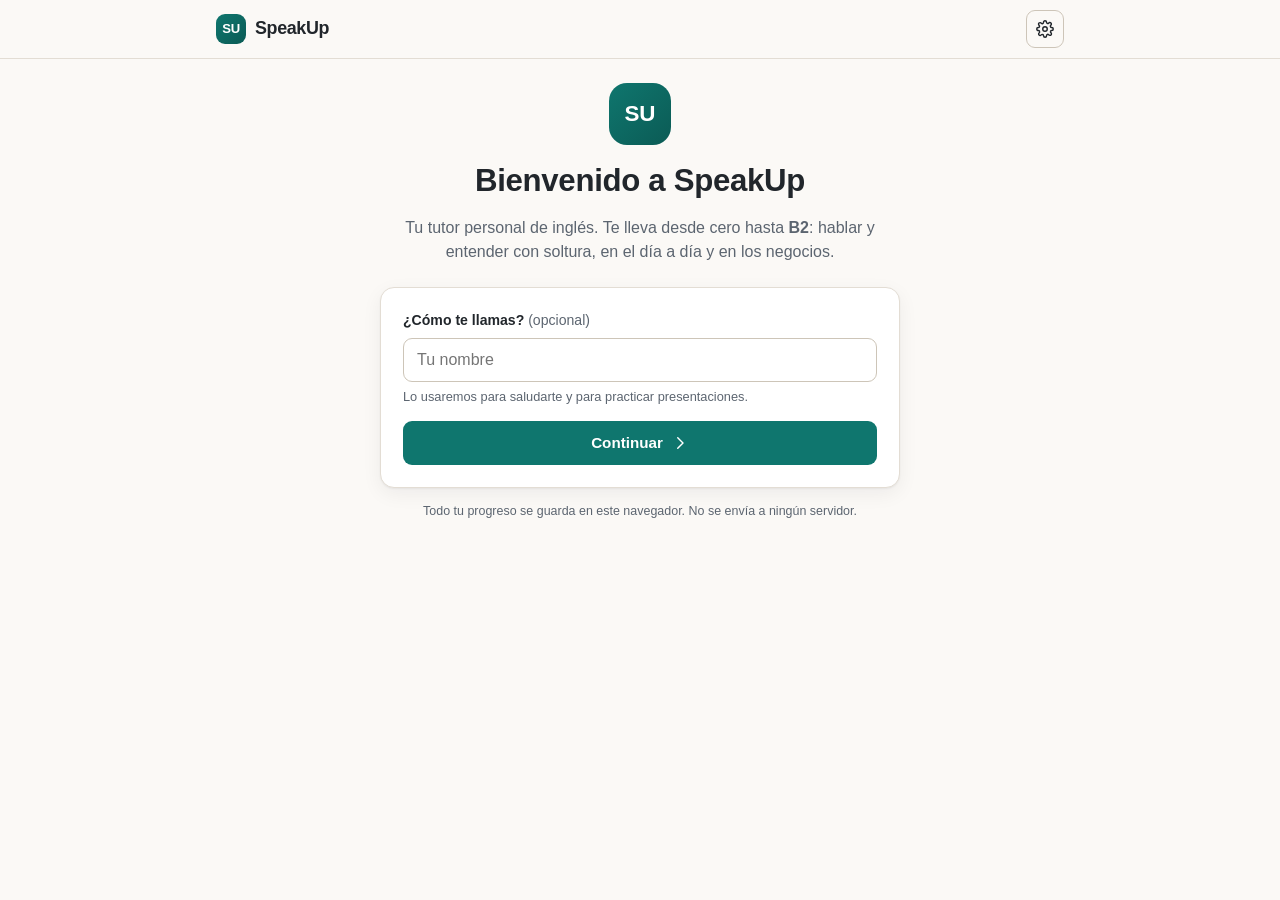
==== index.html @ a948399c "SpeakUp: tutor de ingles A1-B2 (version inicial)" ====
<!DOCTYPE html>
<html lang="es">
<head>
<meta charset="utf-8">
<meta name="viewport" content="width=device-width, initial-scale=1, viewport-fit=cover">
<title>SpeakUp — Tu tutor personal de inglés</title>
<meta name="description" content="SpeakUp: tutor personal de inglés con IA que te lleva de A1 a B2, con enfoque en negocios y comercio exterior. Interfaz en español, práctica en inglés.">
<meta name="theme-color" content="#0f766e">
<meta name="color-scheme" content="light dark">
<link rel="stylesheet" href="styles.css">
<link rel="icon" href="data:image/svg+xml,%3Csvg xmlns='http://www.w3.org/2000/svg' viewBox='0 0 100 100'%3E%3Crect width='100' height='100' rx='24' fill='%230f766e'/%3E%3Ctext x='50' y='68' font-family='system-ui,sans-serif' font-size='46' font-weight='800' fill='white' text-anchor='middle'%3ESU%3C/text%3E%3C/svg%3E">
</head>
<body>

<a class="skip-link" href="#app">Saltar al contenido</a>

<header class="topbar">
  <div class="topbar-in">
    <div class="logo">
      <span class="logo-mark" aria-hidden="true">SU</span>
      <span>SpeakUp</span>
    </div>
    <div class="topbar-stats">
      <div id="topstats" hidden></div>
      <button class="btn btn-ghost btn-icon" data-act="tab" data-tab="settings" aria-label="Ajustes" title="Ajustes">
        <svg viewBox="0 0 24 24" fill="none" stroke="currentColor" stroke-width="1.9" stroke-linecap="round" stroke-linejoin="round" aria-hidden="true">
          <circle cx="12" cy="12" r="3"/>
          <path d="M19.4 15a1.6 1.6 0 0 0 .3 1.8l.1.1a2 2 0 1 1-2.8 2.8l-.1-.1a1.6 1.6 0 0 0-1.8-.3 1.6 1.6 0 0 0-1 1.5V21a2 2 0 1 1-4 0v-.1A1.6 1.6 0 0 0 9 19.4a1.6 1.6 0 0 0-1.8.3l-.1.1a2 2 0 1 1-2.8-2.8l.1-.1a1.6 1.6 0 0 0 .3-1.8 1.6 1.6 0 0 0-1.5-1H3a2 2 0 1 1 0-4h.1A1.6 1.6 0 0 0 4.6 9a1.6 1.6 0 0 0-.3-1.8l-.1-.1a2 2 0 1 1 2.8-2.8l.1.1a1.6 1.6 0 0 0 1.8.3H9a1.6 1.6 0 0 0 1-1.5V3a2 2 0 1 1 4 0v.1a1.6 1.6 0 0 0 1 1.5 1.6 1.6 0 0 0 1.8-.3l.1-.1a2 2 0 1 1 2.8 2.8l-.1.1a1.6 1.6 0 0 0-.3 1.8V9a1.6 1.6 0 0 0 1.5 1H21a2 2 0 1 1 0 4h-.1a1.6 1.6 0 0 0-1.5 1z"/>
        </svg>
      </button>
    </div>
  </div>
</header>

<main class="wrap" id="app" tabindex="-1">
  <noscript>
    <div class="card">
      <h2>Necesitas activar JavaScript</h2>
      <p>SpeakUp funciona por completo dentro de tu navegador y necesita JavaScript para las lecciones, el audio y el tutor con IA.</p>
    </div>
  </noscript>
</main>

<nav class="bottomnav" id="nav" aria-label="Navegación principal" hidden></nav>

<script src="data.js"></script>
<script src="app.js"></script>
</body>
</html>
---- styles.css ----
/* ============================================================
   SpeakUp — Hoja de estilos
   Mobile-first · Modo claro y oscuro · WCAG 2.2 AA
   ============================================================ */

:root {
  --brand:        #0f766e;
  --brand-strong: #0b5b55;
  --brand-soft:   #d8f0ed;
  --brand-ink:    #08403c;
  --accent:       #a04a07;
  --accent-soft:  #fdf0dc;
  --ok:           #146c34;
  --ok-soft:      #dcf5e4;
  --warn:         #a16207;
  --err:          #b91c1c;
  --err-soft:     #fdeaea;

  --bg:        #fbf9f6;
  --surface:   #ffffff;
  --surface-2: #f3efe9;
  --border:    #e3ddd4;
  --border-strong: #cdc5b8;
  --text:      #21262b;
  --text-dim:  #5c6570;
  --text-soft: #7b848f;

  --radius:    14px;
  --radius-sm: 9px;
  --radius-lg: 22px;
  --shadow:    0 1px 2px rgba(20,24,28,.05), 0 6px 20px rgba(20,24,28,.06);
  --shadow-lg: 0 10px 40px rgba(20,24,28,.14);
  --maxw:      880px;
  --font: -apple-system, BlinkMacSystemFont, "Segoe UI", Roboto, "Helvetica Neue", Arial, sans-serif;
}

[data-theme="dark"] {
  --brand:        #2dd4bf;
  --brand-strong: #5eead4;
  --brand-soft:   #10312f;
  --brand-ink:    #a7f3ec;
  --accent:       #fbbf24;
  --accent-soft:  #3a2a09;
  --ok:           #4ade80;
  --ok-soft:      #10301c;
  --warn:         #fcd34d;
  --err:          #fca5a5;
  --err-soft:     #3a1414;

  --bg:        #0e1418;
  --surface:   #161f25;
  --surface-2: #1e2932;
  --border:    #2b3843;
  --border-strong: #3d4d59;
  --text:      #e9eef2;
  --text-dim:  #a4b1bc;
  --text-soft: #7f8d99;
  --shadow:    0 1px 2px rgba(0,0,0,.4), 0 6px 20px rgba(0,0,0,.35);
  --shadow-lg: 0 10px 40px rgba(0,0,0,.55);
}

* { box-sizing: border-box; }

html, body {
  margin: 0; padding: 0;
  background: var(--bg);
  color: var(--text);
  font-family: var(--font);
  font-size: 16px;
  line-height: 1.55;
  -webkit-text-size-adjust: 100%;
  -webkit-font-smoothing: antialiased;
}

body { padding-bottom: 84px; }

h1, h2, h3, h4 { line-height: 1.25; margin: 0 0 .5em; font-weight: 700; letter-spacing: -.01em; }
h1 { font-size: 1.65rem; }
h2 { font-size: 1.25rem; }
h3 { font-size: 1.05rem; }
p  { margin: 0 0 1em; }
a  { color: var(--brand); }

/* ---------- Accesibilidad ---------- */
:focus-visible {
  outline: 3px solid var(--accent);
  outline-offset: 2px;
  border-radius: 6px;
}
.sr-only {
  position: absolute; width: 1px; height: 1px;
  padding: 0; margin: -1px; overflow: hidden;
  clip: rect(0 0 0 0); white-space: nowrap; border: 0;
}
.skip-link {
  position: absolute; left: 8px; top: -60px; z-index: 999;
  background: var(--brand); color: #fff; padding: 10px 16px;
  border-radius: 0 0 var(--radius-sm) var(--radius-sm); font-weight: 600;
  transition: top .15s;
}
.skip-link:focus { top: 0; }

@media (prefers-reduced-motion: reduce) {
  *, *::before, *::after { animation-duration: .01ms !important; transition-duration: .01ms !important; }
}

/* ---------- Layout ---------- */
.wrap { max-width: var(--maxw); margin: 0 auto; padding: 0 16px; }

.topbar {
  position: sticky; top: 0; z-index: 40;
  background: var(--bg); /* respaldo para navegadores sin color-mix */
  background: color-mix(in srgb, var(--bg) 88%, transparent);
  backdrop-filter: saturate(1.6) blur(10px);
  border-bottom: 1px solid var(--border);
}
.topbar-in {
  max-width: var(--maxw); margin: 0 auto; padding: 10px 16px;
  display: flex; align-items: center; gap: 12px;
}
.logo { display: flex; align-items: center; gap: 9px; font-weight: 800; font-size: 1.12rem; letter-spacing: -.02em; }
.logo-mark {
  width: 30px; height: 30px; border-radius: 9px; flex: none;
  background: linear-gradient(135deg, var(--brand), var(--brand-strong));
  display: grid; place-items: center; color: #fff; font-size: .82rem; font-weight: 800;
}
[data-theme="dark"] .logo-mark { color: #06231f; }
.topbar-stats { margin-left: auto; display: flex; align-items: center; gap: 6px; }

.stat-chip {
  display: inline-flex; align-items: center; gap: 5px;
  background: var(--surface); border: 1px solid var(--border);
  border-radius: 999px; padding: 5px 11px; font-size: .8rem; font-weight: 700;
  white-space: nowrap;
}
.stat-chip svg { width: 15px; height: 15px; }
.stat-chip.flame { color: var(--accent); }
.stat-chip.xp    { color: var(--brand); }
.stat-chip.level { color: var(--text); }

main { padding-top: 18px; }
.view { animation: fade .25s ease; }
@keyframes fade { from { opacity: 0; transform: translateY(6px); } to { opacity: 1; transform: none; } }

/* ---------- Navegación inferior ---------- */
.bottomnav {
  position: fixed; bottom: 0; left: 0; right: 0; z-index: 50;
  background: var(--surface); /* respaldo para navegadores sin color-mix */
  background: color-mix(in srgb, var(--surface) 96%, transparent);
  backdrop-filter: blur(12px);
  border-top: 1px solid var(--border);
  padding-bottom: env(safe-area-inset-bottom);
}
.bottomnav-in {
  max-width: var(--maxw); margin: 0 auto;
  display: grid; grid-template-columns: repeat(5, 1fr);
}
.navbtn {
  appearance: none; background: none; border: 0; cursor: pointer;
  padding: 9px 4px 10px; display: flex; flex-direction: column; align-items: center; gap: 3px;
  color: var(--text-dim); font-size: .68rem; font-weight: 600; font-family: inherit;
  border-top: 3px solid transparent; transition: color .15s;
}
.navbtn svg { width: 21px; height: 21px; }
.navbtn:hover { color: var(--text); }
.navbtn[aria-current="page"] { color: var(--brand); border-top-color: var(--brand); }

/* ---------- Tarjetas ---------- */
.card {
  background: var(--surface); border: 1px solid var(--border);
  border-radius: var(--radius); padding: 18px; margin-bottom: 14px;
  box-shadow: var(--shadow);
}
.card.tight { padding: 14px; }
.card-title { display: flex; align-items: center; gap: 9px; margin-bottom: 12px; }
.card-title h2, .card-title h3 { margin: 0; }

.muted { color: var(--text-dim); }
.small { font-size: .86rem; }
.tiny  { font-size: .78rem; }
.center { text-align: center; }

/* ---------- Botones ---------- */
.btn {
  appearance: none; font-family: inherit; font-size: .95rem; font-weight: 650;
  border-radius: var(--radius-sm); padding: 11px 18px; cursor: pointer;
  border: 1px solid transparent; background: var(--surface-2); color: var(--text);
  display: inline-flex; align-items: center; justify-content: center; gap: 8px;
  transition: transform .08s, filter .15s, background .15s;
  min-height: 44px; text-align: center;
}
.btn:hover  { filter: brightness(.97); }
.btn:active { transform: scale(.98); }
.btn:disabled { opacity: .5; cursor: not-allowed; }
.btn svg { width: 18px; height: 18px; flex: none; }

.btn-primary { background: var(--brand); color: #fff; }
[data-theme="dark"] .btn-primary { color: #06231f; }
.btn-accent  { background: var(--accent); color: #fff; }
[data-theme="dark"] .btn-accent { color: #2b1c02; }
.btn-ghost   { background: transparent; border-color: var(--border-strong); color: var(--text); }
.btn-soft    { background: var(--brand-soft); color: var(--brand-ink); }
.btn-block   { display: flex; width: 100%; }
.btn-sm      { padding: 7px 12px; font-size: .84rem; min-height: 36px; }
.btn-icon    { padding: 8px; min-height: 38px; width: 38px; }

.btn-row { display: flex; gap: 9px; flex-wrap: wrap; }
.btn-row > .btn { flex: 1 1 140px; }

/* ---------- Formularios ---------- */
label { display: block; font-weight: 650; font-size: .88rem; margin-bottom: 6px; }
input[type="text"], input[type="password"], input[type="number"], select, textarea {
  width: 100%; font-family: inherit; font-size: 1rem;
  padding: 11px 13px; border-radius: var(--radius-sm);
  border: 1px solid var(--border-strong); background: var(--surface); color: var(--text);
  min-height: 44px;
}
textarea { min-height: 130px; resize: vertical; line-height: 1.5; }
input:focus, select:focus, textarea:focus { border-color: var(--brand); }
.field { margin-bottom: 14px; }
.hint { font-size: .8rem; color: var(--text-dim); margin-top: 5px; }

/* ---------- Píldoras y etiquetas ---------- */
.pill {
  display: inline-block; padding: 3px 10px; border-radius: 999px;
  font-size: .72rem; font-weight: 750; letter-spacing: .02em;
  background: var(--surface-2); color: var(--text-dim); border: 1px solid var(--border);
}
.pill.A1 { background: var(--brand-soft);  color: var(--brand-ink);  border-color: transparent; }
.pill.A2 { background: var(--accent-soft); color: var(--accent);     border-color: transparent; }
.pill.B1 { background: var(--ok-soft);     color: var(--ok);         border-color: transparent; }
.pill.B2 { background: #ede9fe;            color: #6d28d9;           border-color: transparent; }
[data-theme="dark"] .pill.B2 { background: #2a1d4a; color: #c4b5fd; }

/* ---------- Barra de progreso ---------- */
.bar { height: 9px; background: var(--surface-2); border-radius: 999px; overflow: hidden; border: 1px solid var(--border); }
.bar > i { display: block; height: 100%; background: linear-gradient(90deg, var(--brand), var(--brand-strong)); border-radius: 999px; transition: width .5s ease; }
.bar.accent > i { background: linear-gradient(90deg, var(--accent), #d97706); }

/* ---------- Mapa de ruta ---------- */
.roadmap { display: grid; gap: 10px; }
.rm-step {
  display: grid; grid-template-columns: 42px 1fr auto; gap: 12px; align-items: center;
  padding: 12px; border-radius: var(--radius-sm);
  border: 1px solid var(--border); background: var(--surface);
}
.rm-step.done    { border-color: color-mix(in srgb, var(--ok) 40%, var(--border)); }
.rm-step.current { border-color: var(--brand); box-shadow: 0 0 0 2px color-mix(in srgb, var(--brand) 22%, transparent); background: var(--brand-soft); background: color-mix(in srgb, var(--brand-soft) 55%, var(--surface)); }
.rm-step.goal    { border-style: dashed; border-color: var(--accent); }
.rm-dot {
  width: 42px; height: 42px; border-radius: 12px; display: grid; place-items: center;
  font-weight: 800; font-size: .85rem; background: var(--surface-2); color: var(--text-dim);
}
.rm-step.done .rm-dot    { background: var(--ok-soft); color: var(--ok); }
.rm-step.current .rm-dot { background: var(--brand); color: #fff; }
[data-theme="dark"] .rm-step.current .rm-dot { color: #06231f; }
.rm-step.goal .rm-dot    { background: var(--accent-soft); color: var(--accent); }
.rm-name { font-weight: 700; font-size: .95rem; }
.rm-desc { font-size: .8rem; color: var(--text-dim); }

/* ---------- Cuadrícula de estadísticas ---------- */
.stats-grid { display: grid; grid-template-columns: repeat(2, 1fr); gap: 10px; }
@media (min-width: 620px) { .stats-grid { grid-template-columns: repeat(4, 1fr); } }
.stat-box {
  background: var(--surface); border: 1px solid var(--border); border-radius: var(--radius-sm);
  padding: 13px; text-align: center;
}
.stat-num { font-size: 1.5rem; font-weight: 800; line-height: 1.1; letter-spacing: -.02em; }
.stat-lab { font-size: .74rem; color: var(--text-dim); font-weight: 600; margin-top: 2px; }

/* ---------- Listas de lecciones / escenarios ---------- */
.tile-list { display: grid; gap: 10px; }
@media (min-width: 620px) { .tile-list.two { grid-template-columns: 1fr 1fr; } }
.tile {
  display: flex; align-items: center; gap: 12px; width: 100%; text-align: left;
  background: var(--surface); border: 1px solid var(--border); border-radius: var(--radius);
  padding: 14px; cursor: pointer; font-family: inherit; color: var(--text);
  transition: transform .1s, border-color .15s, box-shadow .15s;
}
.tile:hover:not(:disabled) { border-color: var(--brand); box-shadow: var(--shadow); transform: translateY(-1px); }
.tile:disabled { opacity: .55; cursor: not-allowed; }
.tile-ico {
  width: 42px; height: 42px; flex: none; border-radius: 12px; display: grid; place-items: center;
  background: var(--brand-soft); color: var(--brand-ink);
}
.tile-ico svg { width: 21px; height: 21px; }
.tile.done .tile-ico { background: var(--ok-soft); color: var(--ok); }
.tile-body { flex: 1; min-width: 0; }
.tile-t { font-weight: 700; font-size: .97rem; display: flex; align-items: center; gap: 7px; flex-wrap: wrap; }
.tile-d { font-size: .82rem; color: var(--text-dim); }
.tile-go { color: var(--text-soft); flex: none; }

.level-head {
  display: flex; align-items: center; gap: 10px;
  margin: 22px 0 10px; font-weight: 800; font-size: .92rem; letter-spacing: .03em; text-transform: uppercase; color: var(--text-dim);
}
.level-head::after { content: ""; flex: 1; height: 1px; background: var(--border); }

/* ---------- Vocabulario ---------- */
.vocab-list { display: grid; gap: 7px; }
.vocab-row {
  display: flex; align-items: center; gap: 10px;
  background: var(--surface-2); border-radius: var(--radius-sm); padding: 9px 12px;
}
.vocab-en { font-weight: 700; }
.vocab-es { color: var(--text-dim); font-size: .88rem; }
.vocab-row .spk { margin-left: auto; }

.spk {
  appearance: none; border: 1px solid var(--border-strong); background: var(--surface);
  color: var(--brand); border-radius: 50%; width: 34px; height: 34px; flex: none;
  display: grid; place-items: center; cursor: pointer;
}
.spk:hover { background: var(--brand-soft); }
.spk svg { width: 17px; height: 17px; }
.spk.playing { background: var(--brand); color: #fff; border-color: var(--brand); }

.phrase-row {
  display: flex; align-items: flex-start; gap: 10px;
  padding: 11px 0; border-bottom: 1px solid var(--border);
}
.phrase-row:last-child { border-bottom: 0; }
.phrase-en { font-weight: 650; }
.phrase-es { color: var(--text-dim); font-size: .86rem; }

/* ---------- Bloque de gramática ---------- */
.grammar {
  background: var(--accent-soft); border: 1px solid color-mix(in srgb, var(--accent) 28%, transparent);
  border-radius: var(--radius); padding: 15px;
}
.grammar h3 { color: var(--accent); font-size: .98rem; }
.grammar .ex { display: flex; gap: 8px; align-items: baseline; padding: 5px 0; font-size: .9rem; }
.grammar .ex b { font-weight: 700; }
.grammar .ex span { color: var(--text-dim); }

/* ---------- Ejercicios ---------- */
.ex-progress { display: flex; gap: 4px; margin-bottom: 16px; }
.ex-progress i { flex: 1; height: 5px; border-radius: 999px; background: var(--surface-2); }
.ex-progress i.on { background: var(--brand); }
.ex-progress i.cur { background: var(--accent); }

.ex-q { font-size: 1.12rem; font-weight: 650; margin-bottom: 16px; }
.ex-q .blank { color: var(--brand); font-weight: 800; letter-spacing: .06em; }
.ex-kind { font-size: .74rem; font-weight: 750; text-transform: uppercase; letter-spacing: .05em; color: var(--text-soft); margin-bottom: 6px; }

.opts { display: grid; gap: 9px; }
.opt {
  appearance: none; font-family: inherit; font-size: .98rem; text-align: left;
  background: var(--surface); border: 2px solid var(--border); color: var(--text);
  border-radius: var(--radius-sm); padding: 13px 15px; cursor: pointer; min-height: 48px;
  transition: border-color .12s, background .12s;
}
.opt:hover:not(:disabled) { border-color: var(--brand); }
.opt.correct { border-color: var(--ok); background: var(--ok-soft); }
.opt.wrong   { border-color: var(--err); background: var(--err-soft); }
.opt:disabled { cursor: default; }

.word-bank { display: flex; flex-wrap: wrap; gap: 8px; margin-bottom: 12px; min-height: 48px; }
.word-slot {
  min-height: 52px; border: 2px dashed var(--border-strong); border-radius: var(--radius-sm);
  padding: 10px; display: flex; flex-wrap: wrap; gap: 8px; margin-bottom: 12px;
  background: var(--surface-2);
}
.wchip {
  appearance: none; font-family: inherit; font-size: .95rem; font-weight: 600;
  background: var(--surface); border: 1px solid var(--border-strong); color: var(--text);
  border-radius: 8px; padding: 8px 13px; cursor: pointer; min-height: 40px;
}
.wchip:hover { border-color: var(--brand); }

.feedback { border-radius: var(--radius-sm); padding: 13px 15px; margin-top: 14px; font-size: .92rem; }
.feedback.ok  { background: var(--ok-soft);  border: 1px solid color-mix(in srgb, var(--ok) 35%, transparent); }
.feedback.no  { background: var(--err-soft); border: 1px solid color-mix(in srgb, var(--err) 35%, transparent); }
.feedback b { display: block; margin-bottom: 4px; }
.feedback .sol { font-weight: 700; color: var(--brand); }

/* ---------- Conversar ---------- */
.tabs { display: flex; gap: 6px; background: var(--surface-2); padding: 4px; border-radius: 999px; margin-bottom: 16px; }
.tab {
  flex: 1; appearance: none; border: 0; background: none; font-family: inherit;
  font-size: .87rem; font-weight: 700; color: var(--text-dim); padding: 9px 10px;
  border-radius: 999px; cursor: pointer; min-height: 40px;
}
.tab[aria-selected="true"] { background: var(--surface); color: var(--brand); box-shadow: var(--shadow); }

.chat { display: flex; flex-direction: column; gap: 14px; margin-bottom: 16px; }
.msg { max-width: 92%; }
.msg.me { align-self: flex-end; }
.bubble {
  padding: 11px 15px; border-radius: 18px; font-size: .97rem; line-height: 1.5;
  background: var(--surface); border: 1px solid var(--border);
}
.msg.me .bubble { background: var(--brand); color: #fff; border-color: transparent; border-bottom-right-radius: 5px; }
[data-theme="dark"] .msg.me .bubble { color: #06231f; }
.msg.them .bubble { border-bottom-left-radius: 5px; }
.msg-row { display: flex; align-items: flex-end; gap: 7px; }
.msg-who { font-size: .72rem; font-weight: 750; color: var(--text-soft); margin-bottom: 4px; }

.coach {
  margin-top: 8px; background: var(--accent-soft);
  border-left: 4px solid var(--accent); border-radius: 0 var(--radius-sm) var(--radius-sm) 0;
  padding: 11px 14px; font-size: .88rem;
}
.coach b { display: flex; align-items: center; gap: 6px; color: var(--accent); font-size: .76rem; text-transform: uppercase; letter-spacing: .04em; margin-bottom: 5px; }
.coach b svg { width: 15px; height: 15px; }

.hintbox {
  margin-top: 8px; background: var(--brand-soft); color: var(--brand-ink);
  border-radius: var(--radius-sm); padding: 10px 14px; font-size: .87rem;
}

.composer { position: relative; display: flex; gap: 8px; align-items: flex-end; }
.composer textarea { min-height: 52px; max-height: 150px; padding-right: 12px; }
.composer .btn { flex: none; }

.typing { display: inline-flex; gap: 4px; align-items: center; padding: 4px 0; }
.typing i { width: 7px; height: 7px; border-radius: 50%; background: var(--text-soft); animation: blink 1.2s infinite; }
.typing i:nth-child(2) { animation-delay: .2s; }
.typing i:nth-child(3) { animation-delay: .4s; }
@keyframes blink { 0%,60%,100% { opacity: .25; } 30% { opacity: 1; } }

.rec-dot { width: 10px; height: 10px; border-radius: 50%; background: var(--err); animation: pulse 1s infinite; }
@keyframes pulse { 0%,100% { opacity: 1; transform: scale(1); } 50% { opacity: .4; transform: scale(.8); } }

/* ---------- Pronunciación ---------- */
.pron-phrase {
  font-size: 1.35rem; font-weight: 700; line-height: 1.45; text-align: center;
  padding: 22px 12px; letter-spacing: -.01em;
}
.pron-phrase .w { padding: 1px 3px; border-radius: 5px; }
.pron-phrase .w.hit  { background: var(--ok-soft);  color: var(--ok); }
.pron-phrase .w.miss { background: var(--err-soft); color: var(--err); text-decoration: underline wavy; text-underline-offset: 4px; }

.score-ring { display: grid; place-items: center; margin: 6px 0 14px; }
.score-ring .num { font-size: 2.4rem; font-weight: 800; letter-spacing: -.03em; }
.score-ring .lab { font-size: .82rem; color: var(--text-dim); font-weight: 600; }

.mic-btn {
  width: 92px; height: 92px; border-radius: 50%; border: 0; cursor: pointer;
  background: var(--brand); color: #fff; display: grid; place-items: center; margin: 0 auto;
  box-shadow: 0 6px 24px color-mix(in srgb, var(--brand) 40%, transparent);
  transition: transform .12s;
}
[data-theme="dark"] .mic-btn { color: #06231f; }
.mic-btn svg { width: 36px; height: 36px; }
.mic-btn:active { transform: scale(.95); }
.mic-btn.rec { background: var(--err); animation: micpulse 1.4s infinite; }
@keyframes micpulse { 0%,100% { box-shadow: 0 0 0 0 color-mix(in srgb, var(--err) 55%, transparent); } 50% { box-shadow: 0 0 0 18px transparent; } }

/* ---------- Repaso (SRS) ---------- */
.flashcard {
  min-height: 210px; display: grid; place-items: center; text-align: center;
  padding: 26px 18px; cursor: pointer; user-select: none;
}
.fc-front { font-size: 1.9rem; font-weight: 800; letter-spacing: -.02em; }
.fc-back  { font-size: 1.25rem; color: var(--brand); font-weight: 700; margin-top: 10px; }
.fc-tap   { font-size: .8rem; color: var(--text-soft); margin-top: 14px; }

/* ---------- Onboarding ---------- */
.onb { max-width: 520px; margin: 0 auto; }
.onb-hero { text-align: center; padding: 24px 0 6px; }
.onb-hero .logo-mark { width: 62px; height: 62px; border-radius: 18px; font-size: 1.4rem; margin: 0 auto 16px; }

/* ---------- Aviso / banners ---------- */
.notice {
  border-radius: var(--radius-sm); padding: 12px 14px; font-size: .88rem;
  background: var(--surface-2); border: 1px solid var(--border); margin-bottom: 14px;
}
.notice.warn { background: var(--accent-soft); border-color: color-mix(in srgb, var(--accent) 30%, transparent); }
.notice.err  { background: var(--err-soft);    border-color: color-mix(in srgb, var(--err) 30%, transparent); }
.notice b { display: block; margin-bottom: 3px; }

/* ---------- Toast ---------- */
.toast-wrap { position: fixed; left: 50%; bottom: 96px; transform: translateX(-50%); z-index: 90; display: grid; gap: 8px; width: calc(100% - 32px); max-width: 420px; }
.toast {
  background: var(--text); color: var(--bg); padding: 12px 16px; border-radius: var(--radius-sm);
  font-size: .9rem; font-weight: 600; box-shadow: var(--shadow-lg); animation: rise .3s ease;
}
.toast.xp { background: var(--brand); color: #fff; }
[data-theme="dark"] .toast.xp { color: #06231f; }
@keyframes rise { from { opacity: 0; transform: translateY(14px); } to { opacity: 1; transform: none; } }

/* ---------- Modal ---------- */
.modal-bg {
  position: fixed; inset: 0; background: rgba(15,20,24,.55); z-index: 100;
  display: grid; place-items: center; padding: 18px;
}
.modal {
  background: var(--surface); border-radius: var(--radius-lg); padding: 22px;
  max-width: 420px; width: 100%; box-shadow: var(--shadow-lg); text-align: center;
}

/* ---------- Misceláneo ---------- */
.row-between { display: flex; align-items: center; justify-content: space-between; gap: 12px; }
.divider { height: 1px; background: var(--border); margin: 16px 0; }
.back-link {
  appearance: none; background: none; border: 0; font-family: inherit; cursor: pointer;
  color: var(--text-dim); font-size: .88rem; font-weight: 650; padding: 6px 0; margin-bottom: 8px;
  display: inline-flex; align-items: center; gap: 5px;
}
.back-link:hover { color: var(--brand); }
.back-link svg { width: 16px; height: 16px; }
.empty { text-align: center; padding: 34px 16px; color: var(--text-dim); }
.empty svg { width: 44px; height: 44px; opacity: .4; margin-bottom: 10px; }

@media (min-width: 720px) {
  h1 { font-size: 1.95rem; }
  .card { padding: 22px; }
}
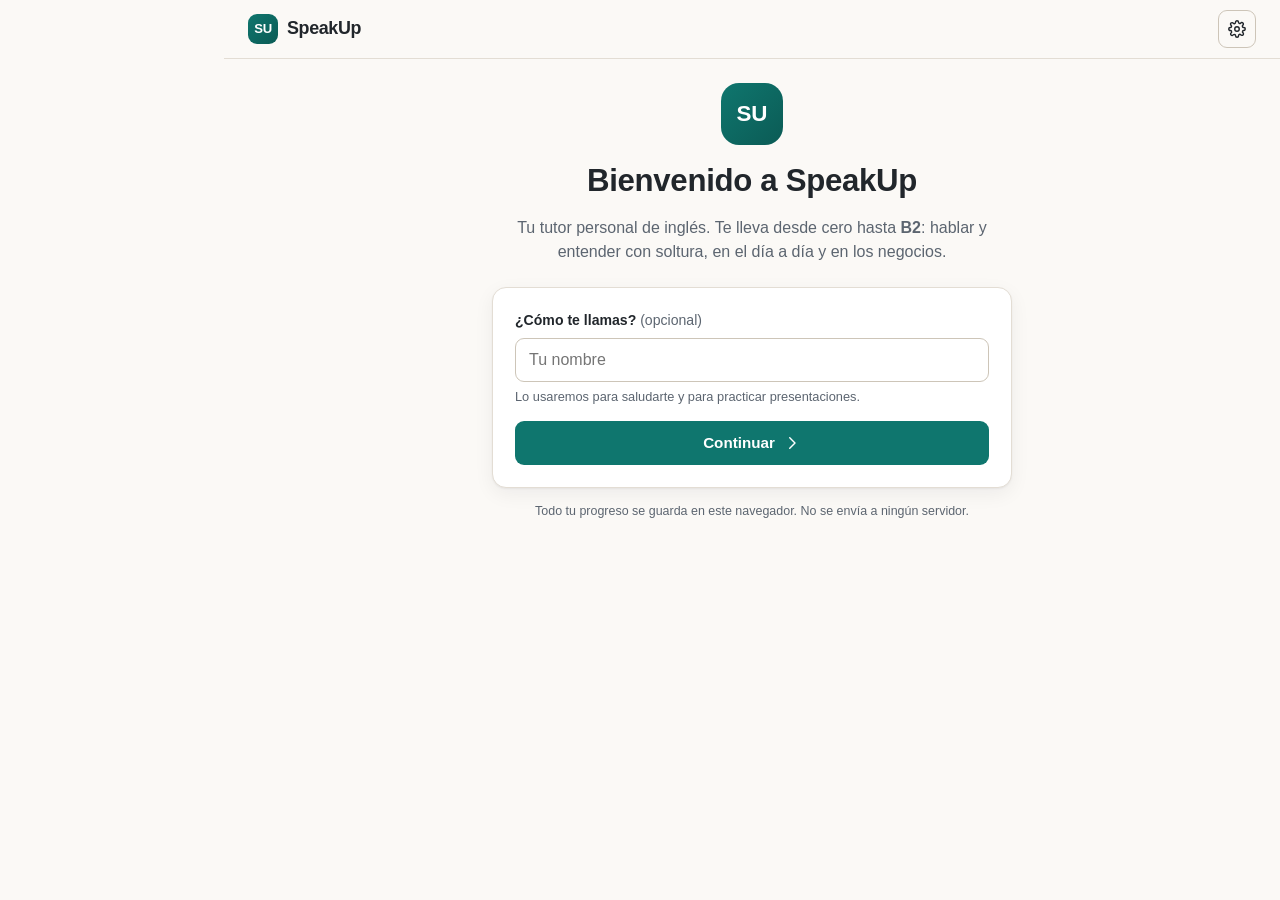
==== commit 3b636b50: "Asistente flotante de dudas y diseno de escritorio con barra lateral" ====
--- a/index.html
+++ b/index.html
@@ -8,7 +8,15 @@
 <meta name="theme-color" content="#0f766e">
 <meta name="color-scheme" content="light dark">
 <link rel="stylesheet" href="styles.css">
-<link rel="icon" href="data:image/svg+xml,%3Csvg xmlns='http://www.w3.org/2000/svg' viewBox='0 0 100 100'%3E%3Crect width='100' height='100' rx='24' fill='%230f766e'/%3E%3Ctext x='50' y='68' font-family='system-ui,sans-serif' font-size='46' font-weight='800' fill='white' text-anchor='middle'%3ESU%3C/text%3E%3C/svg%3E">
+
+<!-- Instalable en el móvil -->
+<link rel="manifest" href="manifest.json">
+<link rel="icon" href="icon-192.png" sizes="192x192" type="image/png">
+<link rel="apple-touch-icon" href="apple-touch-icon.png">
+<meta name="apple-mobile-web-app-capable" content="yes">
+<meta name="apple-mobile-web-app-status-bar-style" content="default">
+<meta name="apple-mobile-web-app-title" content="SpeakUp">
+<meta name="mobile-web-app-capable" content="yes">
 </head>
 <body>
 
@@ -43,6 +51,9 @@
 
 <nav class="bottomnav" id="nav" aria-label="Navegación principal" hidden></nav>
 
+<!-- Asistente flotante: se dibuja aparte para no reconstruirse con cada pantalla -->
+<div id="ask"></div>
+
 <script src="data.js"></script>
 <script src="app.js"></script>
 </body>
--- a/styles.css
+++ b/styles.css
@@ -255,8 +255,8 @@
 .rm-step.current .rm-dot { background: var(--brand); color: #fff; }
 [data-theme="dark"] .rm-step.current .rm-dot { color: #06231f; }
 .rm-step.goal .rm-dot    { background: var(--accent-soft); color: var(--accent); }
-.rm-name { font-weight: 700; font-size: .95rem; }
-.rm-desc { font-size: .8rem; color: var(--text-dim); }
+.rm-name { display: block; font-weight: 700; font-size: .95rem; }
+.rm-desc { display: block; font-size: .8rem; color: var(--text-dim); }
 
 /* ---------- Cuadrícula de estadísticas ---------- */
 .stats-grid { display: grid; grid-template-columns: repeat(2, 1fr); gap: 10px; }
@@ -328,10 +328,32 @@
   background: var(--accent-soft); border: 1px solid color-mix(in srgb, var(--accent) 28%, transparent);
   border-radius: var(--radius); padding: 15px;
 }
-.grammar h3 { color: var(--accent); font-size: .98rem; }
-.grammar .ex { display: flex; gap: 8px; align-items: baseline; padding: 5px 0; font-size: .9rem; }
+.grammar h3 { color: var(--accent); font-size: 1.02rem; }
+.grammar p { font-size: .93rem; line-height: 1.65; margin: 0 0 .85em; }
+.grammar p:last-of-type { margin-bottom: 0; }
+.grammar .ex { display: flex; gap: 9px; align-items: center; padding: 7px 0; font-size: .9rem; }
 .grammar .ex b { font-weight: 700; }
 .grammar .ex span { color: var(--text-dim); }
+.grammar .ex-head {
+  font-size: .72rem; font-weight: 800; text-transform: uppercase; letter-spacing: .06em;
+  color: var(--accent); margin: 16px 0 2px; padding-top: 12px;
+  border-top: 1px solid color-mix(in srgb, var(--accent) 25%, transparent);
+}
+.grammar.alt { background: var(--brand-soft); border-color: color-mix(in srgb, var(--brand) 25%, transparent); }
+.grammar.alt h3, .grammar.alt .ex-head { color: var(--brand-ink); }
+.grammar.alt .ex-head { border-top-color: color-mix(in srgb, var(--brand) 25%, transparent); }
+[data-theme="dark"] .grammar.alt h3, [data-theme="dark"] .grammar.alt .ex-head { color: var(--brand); }
+
+/* ---- Errores típicos ---- */
+.mistake { padding: 11px 0; border-bottom: 1px solid var(--border); }
+.mistake:last-child { border-bottom: 0; padding-bottom: 0; }
+.mistake-pair { display: flex; align-items: center; gap: 8px; flex-wrap: wrap; font-size: .92rem; margin-bottom: 4px; }
+.mistake .bad  { color: var(--err); text-decoration: line-through; text-decoration-thickness: 1px; }
+.mistake .good { color: var(--ok); font-weight: 700; }
+.mistake .arrow { color: var(--text-soft); display: inline-flex; }
+.mistake .arrow svg { width: 15px; height: 15px; }
+.mistake .spk { width: 28px; height: 28px; }
+.mistake .spk svg { width: 14px; height: 14px; }
 
 /* ---------- Ejercicios ---------- */
 .ex-progress { display: flex; gap: 4px; margin-bottom: 16px; }
@@ -427,7 +449,8 @@
   font-size: 1.35rem; font-weight: 700; line-height: 1.45; text-align: center;
   padding: 22px 12px; letter-spacing: -.01em;
 }
-.pron-phrase .w { padding: 1px 3px; border-radius: 5px; }
+.pron-phrase .w { border-radius: 5px; }
+.pron-phrase .w.hit, .pron-phrase .w.miss { padding: 2px 4px; margin: 0 -2px; }
 .pron-phrase .w.hit  { background: var(--ok-soft);  color: var(--ok); }
 .pron-phrase .w.miss { background: var(--err-soft); color: var(--err); text-decoration: underline wavy; text-underline-offset: 4px; }
 
@@ -448,6 +471,45 @@
 @keyframes micpulse { 0%,100% { box-shadow: 0 0 0 0 color-mix(in srgb, var(--err) 55%, transparent); } 50% { box-shadow: 0 0 0 18px transparent; } }
 
 /* ---------- Repaso (SRS) ---------- */
+/* ---- Pasos numerados (instrucciones de instalación) ---- */
+.pasos { margin: 0 0 12px; padding-left: 20px; font-size: .9rem; line-height: 1.6; }
+.pasos li { margin-bottom: 7px; }
+.pasos li::marker { color: var(--brand); font-weight: 800; }
+
+/* ---- Diálogos de escucha ---- */
+.dlg-visual {
+  width: 84px; height: 84px; border-radius: 50%; margin: 6px auto 12px;
+  display: grid; place-items: center;
+  background: var(--brand-soft); color: var(--brand-ink);
+}
+[data-theme="dark"] .dlg-visual { color: var(--brand); }
+.dlg-status { font-size: .88rem; font-weight: 700; color: var(--text-dim); min-height: 22px; }
+.dlg-line { padding: 12px 0; border-bottom: 1px solid var(--border); }
+.dlg-line:last-child { border-bottom: 0; }
+.dlg-who {
+  font-size: .7rem; font-weight: 800; text-transform: uppercase; letter-spacing: .05em;
+  margin-bottom: 4px; color: var(--text-soft);
+}
+.dlg-line.a .dlg-who { color: var(--accent); }
+.dlg-line.b .dlg-who { color: var(--brand); }
+.dlg-text { flex: 1; font-size: .93rem; line-height: 1.5; }
+
+/* Etiqueta de dirección del repaso */
+.dir-tag {
+  display: inline-flex; align-items: center; gap: 7px;
+  font-size: .74rem; font-weight: 800; text-transform: uppercase; letter-spacing: .05em;
+  padding: 6px 12px; border-radius: 999px; margin: 10px 0 2px;
+}
+.dir-tag svg { width: 15px; height: 15px; }
+.dir-tag.rec  { background: var(--surface-2);  color: var(--text-dim); }
+.dir-tag.prod { background: var(--brand-soft); color: var(--brand-ink); }
+[data-theme="dark"] .dir-tag.prod { color: var(--brand); }
+
+.prod-prompt {
+  font-size: 1.75rem; font-weight: 800; letter-spacing: -.02em; line-height: 1.3;
+  text-align: center; padding: 24px 12px 20px; color: var(--brand);
+}
+
 .flashcard {
   min-height: 210px; display: grid; place-items: center; text-align: center;
   padding: 26px 18px; cursor: pointer; user-select: none;
@@ -468,7 +530,12 @@
 }
 .notice.warn { background: var(--accent-soft); border-color: color-mix(in srgb, var(--accent) 30%, transparent); }
 .notice.err  { background: var(--err-soft);    border-color: color-mix(in srgb, var(--err) 30%, transparent); }
-.notice b { display: block; margin-bottom: 3px; }
+.notice b { display: flex; align-items: center; gap: 7px; margin-bottom: 4px; }
+.notice b svg { width: 18px; height: 18px; flex: none; }
+.notice.warn b { color: var(--accent); }
+
+/* Iconos destacados (trofeo, check de fin de repaso) */
+svg.ic-lg { width: 36px; height: 36px; }
 
 /* ---------- Toast ---------- */
 .toast-wrap { position: fixed; left: 50%; bottom: 96px; transform: translateX(-50%); z-index: 90; display: grid; gap: 8px; width: calc(100% - 32px); max-width: 420px; }
@@ -507,3 +574,142 @@
   h1 { font-size: 1.95rem; }
   .card { padding: 22px; }
 }
+
+/* ============================================================
+   ASISTENTE FLOTANTE
+   ============================================================ */
+.ask-fab {
+  position: fixed; right: 16px; bottom: calc(84px + env(safe-area-inset-bottom));
+  width: 54px; height: 54px; border-radius: 50%; border: 0; cursor: pointer;
+  background: var(--brand); color: #fff; z-index: 70;
+  display: grid; place-items: center;
+  box-shadow: 0 6px 22px color-mix(in srgb, var(--brand) 45%, transparent), var(--shadow);
+  transition: transform .12s;
+}
+[data-theme="dark"] .ask-fab { color: #06231f; }
+.ask-fab svg { width: 24px; height: 24px; }
+.ask-fab:hover  { transform: scale(1.05); }
+.ask-fab:active { transform: scale(.94); }
+.ask-dot {
+  position: absolute; top: 10px; right: 10px;
+  width: 9px; height: 9px; border-radius: 50%;
+  background: var(--accent); border: 2px solid var(--brand);
+}
+
+.ask-fondo {
+  position: fixed; inset: 0; z-index: 80;
+  background: rgba(15, 20, 24, .35);
+  animation: fade .2s ease;
+}
+.ask-panel {
+  position: fixed; z-index: 85;
+  left: 0; right: 0; bottom: 0;
+  max-height: 82vh;
+  display: flex; flex-direction: column;
+  background: var(--surface);
+  border-top: 1px solid var(--border);
+  border-radius: var(--radius-lg) var(--radius-lg) 0 0;
+  box-shadow: var(--shadow-lg);
+  animation: subir .22s ease;
+  padding-bottom: env(safe-area-inset-bottom);
+}
+@keyframes subir { from { transform: translateY(30px); opacity: 0; } to { transform: none; opacity: 1; } }
+
+.ask-cab {
+  display: flex; align-items: center; gap: 8px;
+  padding: 14px 16px; border-bottom: 1px solid var(--border); flex: none;
+}
+.ask-cab b { display: flex; align-items: center; gap: 8px; font-size: .95rem; }
+.ask-cab b svg { width: 18px; height: 18px; color: var(--accent); }
+
+.ask-cuerpo {
+  flex: 1; overflow-y: auto; padding: 16px;
+  display: flex; flex-direction: column; gap: 10px;
+  overscroll-behavior: contain;
+}
+.ask-msg {
+  max-width: 88%; padding: 10px 14px; border-radius: 16px;
+  font-size: .92rem; line-height: 1.55; white-space: normal;
+}
+.ask-msg.bot { align-self: flex-start; background: var(--surface-2); border-bottom-left-radius: 5px; }
+.ask-msg.me  { align-self: flex-end;   background: var(--brand); color: #fff; border-bottom-right-radius: 5px; }
+[data-theme="dark"] .ask-msg.me { color: #06231f; }
+.ask-msg.err { background: var(--err-soft); color: var(--err); }
+
+.ask-vacio { text-align: center; padding: 22px 10px; color: var(--text-dim); }
+.ask-vacio svg { width: 34px; height: 34px; color: var(--accent); opacity: .8; margin-bottom: 8px; }
+.ask-vacio p { font-size: .9rem; margin: 0; }
+
+.ask-sug { display: flex; gap: 7px; padding: 0 16px 10px; overflow-x: auto; flex: none; scrollbar-width: none; }
+.ask-sug::-webkit-scrollbar { display: none; }
+.ask-chip {
+  flex: none; appearance: none; font-family: inherit; cursor: pointer;
+  font-size: .8rem; font-weight: 600; white-space: nowrap;
+  background: var(--brand-soft); color: var(--brand-ink);
+  border: 0; border-radius: 999px; padding: 8px 14px; min-height: 34px;
+}
+[data-theme="dark"] .ask-chip { color: var(--brand); }
+.ask-chip:hover { filter: brightness(.95); }
+
+.ask-pie {
+  display: flex; gap: 8px; align-items: flex-end;
+  padding: 12px 16px 16px; border-top: 1px solid var(--border); flex: none;
+}
+.ask-pie textarea { min-height: 46px; max-height: 130px; }
+
+@media (min-width: 720px) {
+  .ask-fondo { background: transparent; }
+  .ask-panel {
+    left: auto; right: 20px; bottom: 20px;
+    width: 400px; max-height: min(620px, 78vh);
+    border: 1px solid var(--border); border-radius: var(--radius-lg);
+  }
+  .ask-fab { right: 20px; bottom: 20px; }
+}
+
+/* ============================================================
+   ESCRITORIO: barra lateral en vez de barra inferior
+   ============================================================ */
+@media (min-width: 1024px) {
+  body { padding-bottom: 0; padding-left: 224px; }
+
+  .bottomnav {
+    top: 0; bottom: 0; right: auto; width: 224px;
+    border-top: 0; border-right: 1px solid var(--border);
+    padding: 84px 14px 20px;
+    background: var(--surface);
+  }
+  .bottomnav-in { display: flex; flex-direction: column; gap: 4px; max-width: none; }
+  .navbtn {
+    flex-direction: row; justify-content: flex-start; gap: 12px;
+    padding: 12px 14px; font-size: .92rem; border-radius: var(--radius-sm);
+    border-top: 0; border-left: 3px solid transparent;
+  }
+  .navbtn svg { width: 20px; height: 20px; }
+  .navbtn:hover { background: var(--surface-2); }
+  .navbtn[aria-current="page"] {
+    background: var(--brand-soft); color: var(--brand-ink);
+    border-top-color: transparent; border-left-color: var(--brand);
+  }
+  [data-theme="dark"] .navbtn[aria-current="page"] { color: var(--brand); }
+
+  .topbar { z-index: 60; }
+  .topbar-in { max-width: none; padding-left: 24px; padding-right: 24px; }
+
+  .wrap { max-width: 1000px; padding: 0 28px; }
+  main { padding-top: 26px; }
+
+  .toast-wrap { bottom: 24px; left: calc(50% + 112px); }
+  .ask-fab, .ask-panel { right: 24px; }
+
+  /* Inicio en dos columnas: aprovecha el ancho en vez de dejarlo vacío */
+  .home-grid { display: grid; grid-template-columns: 1fr 1fr; gap: 14px; align-items: start; }
+  .home-grid > * { margin-bottom: 0; }
+  .home-wide { grid-column: 1 / -1; }
+
+  .tile-list.two { grid-template-columns: 1fr 1fr; }
+}
+
+@media (min-width: 1400px) {
+  .wrap { max-width: 1120px; }
+}
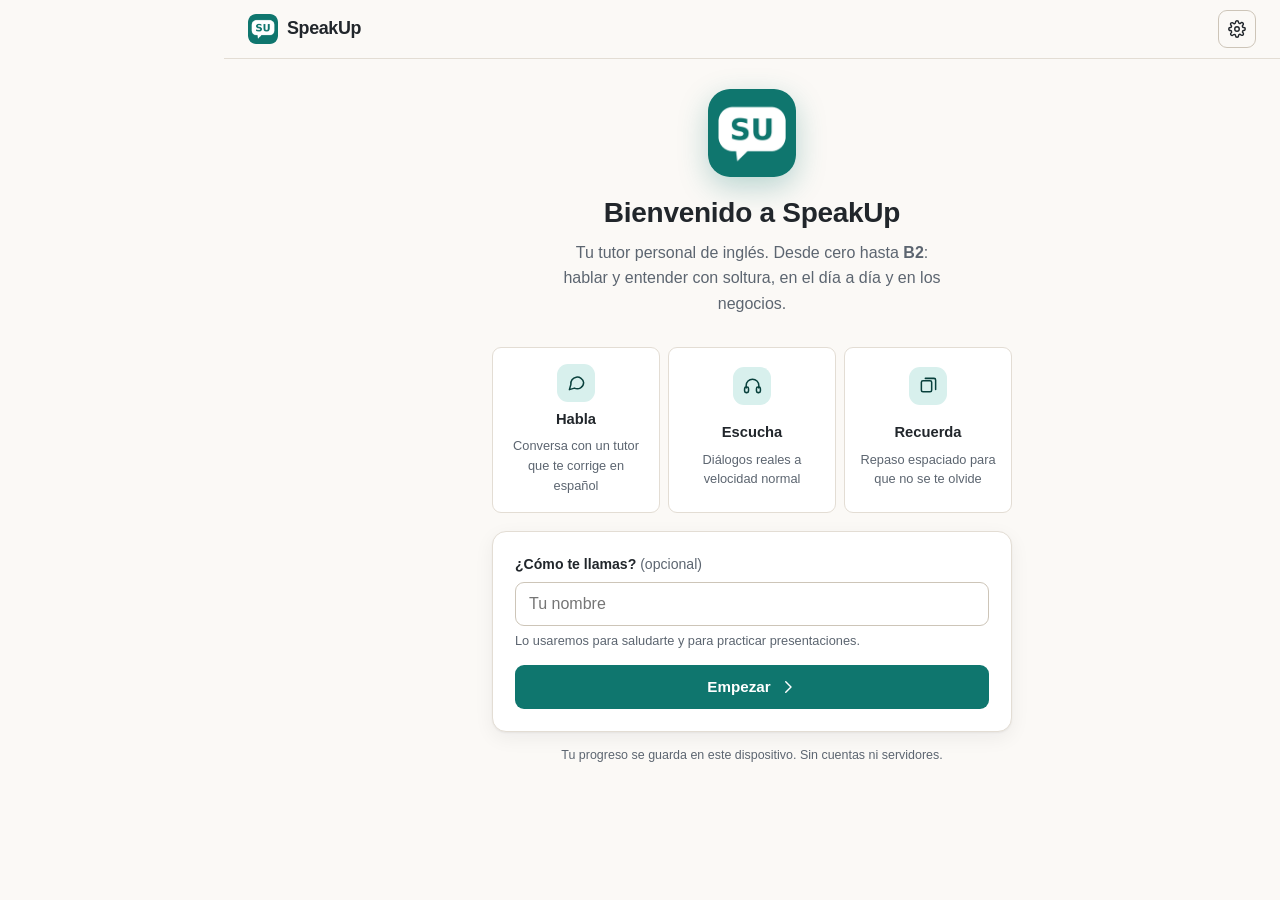
==== commit 73ccde14: "Nueva identidad visual: icono de burbuja, splash limpio y bienvenida rediseniada" ====
--- a/index.html
+++ b/index.html
@@ -25,7 +25,7 @@
 <header class="topbar">
   <div class="topbar-in">
     <div class="logo">
-      <span class="logo-mark" aria-hidden="true">SU</span>
+      <img class="logo-mark" src="icon-192.png" alt="" width="30" height="30">
       <span>SpeakUp</span>
     </div>
     <div class="topbar-stats">
--- a/styles.css
+++ b/styles.css
@@ -119,12 +119,7 @@
   display: flex; align-items: center; gap: 12px;
 }
 .logo { display: flex; align-items: center; gap: 9px; font-weight: 800; font-size: 1.12rem; letter-spacing: -.02em; }
-.logo-mark {
-  width: 30px; height: 30px; border-radius: 9px; flex: none;
-  background: linear-gradient(135deg, var(--brand), var(--brand-strong));
-  display: grid; place-items: center; color: #fff; font-size: .82rem; font-weight: 800;
-}
-[data-theme="dark"] .logo-mark { color: #06231f; }
+.logo-mark { width: 30px; height: 30px; flex: none; display: block; border-radius: 8px; }
 .topbar-stats { margin-left: auto; display: flex; align-items: center; gap: 6px; }
 
 .stat-chip {
@@ -471,6 +466,84 @@
 @keyframes micpulse { 0%,100% { box-shadow: 0 0 0 0 color-mix(in srgb, var(--err) 55%, transparent); } 50% { box-shadow: 0 0 0 18px transparent; } }
 
 /* ---------- Repaso (SRS) ---------- */
+/* ---- Sesión diaria guiada ---- */
+.ses-lanzar {
+  display: flex; align-items: center; gap: 14px; width: 100%; text-align: left;
+  font-family: inherit; cursor: pointer; color: #fff;
+  background: linear-gradient(135deg, var(--brand), var(--brand-strong));
+  border: 0; border-radius: var(--radius); padding: 16px 18px; margin-bottom: 14px;
+  box-shadow: 0 6px 20px color-mix(in srgb, var(--brand) 32%, transparent);
+  transition: transform .1s;
+}
+[data-theme="dark"] .ses-lanzar { color: #06231f; }
+.ses-lanzar:hover  { transform: translateY(-1px); }
+.ses-lanzar:active { transform: scale(.99); }
+.ses-lanzar-ico {
+  width: 44px; height: 44px; flex: none; border-radius: 12px;
+  background: rgba(255,255,255,.2); display: grid; place-items: center;
+}
+.ses-lanzar-ico svg { width: 22px; height: 22px; }
+.ses-lanzar-txt { flex: 1; display: flex; flex-direction: column; gap: 2px; }
+.ses-lanzar-txt b { font-size: 1.05rem; }
+.ses-lanzar-txt span { font-size: .82rem; opacity: .9; }
+.ses-lanzar .tile-go { color: currentColor; opacity: .8; }
+
+.ses-barra {
+  background: var(--surface); border: 1px solid var(--brand);
+  border-radius: var(--radius); padding: 12px 14px; margin-bottom: 16px;
+  box-shadow: 0 0 0 2px color-mix(in srgb, var(--brand) 15%, transparent);
+}
+.ses-pasos { display: flex; align-items: center; gap: 6px; flex-wrap: wrap; margin-bottom: 9px; }
+.ses-paso {
+  display: inline-flex; align-items: center; gap: 4px;
+  font-size: .76rem; font-weight: 750; padding: 4px 10px; border-radius: 999px;
+  background: var(--surface-2); color: var(--text-soft);
+}
+.ses-paso svg { width: 13px; height: 13px; }
+.ses-paso.actual { background: var(--brand); color: #fff; }
+[data-theme="dark"] .ses-paso.actual { color: #06231f; }
+.ses-paso.hecho { background: var(--ok-soft); color: var(--ok); }
+.ses-flecha { color: var(--text-soft); display: inline-flex; }
+.ses-flecha svg { width: 13px; height: 13px; }
+.ses-info { display: flex; align-items: center; justify-content: space-between; gap: 10px; font-size: .85rem; margin-bottom: 8px; }
+
+/* ---- Gráfica de progreso ---- */
+.grafica {
+  position: relative; display: flex; align-items: flex-end; gap: 4px;
+  height: 120px; padding: 4px 0 0;
+}
+.graf-col { flex: 1; display: flex; flex-direction: column; align-items: center; justify-content: flex-end; height: 100%; gap: 4px; }
+.graf-col > i {
+  display: block; width: 100%; max-width: 26px; border-radius: 4px 4px 2px 2px;
+  background: var(--brand); transition: height .4s ease;
+}
+.graf-col > span { font-size: .64rem; color: var(--text-soft); font-weight: 700; }
+.graf-meta {
+  position: absolute; left: 0; right: 0; border-top: 1px dashed var(--border-strong);
+  pointer-events: none; margin-bottom: 18px;
+}
+.graf-meta span {
+  position: absolute; right: 0; top: -8px; font-size: .6rem; font-weight: 800;
+  color: var(--text-soft); background: var(--surface); padding: 0 4px; text-transform: uppercase;
+}
+
+/* ---- Pares mínimos ---- */
+.par-fila { display: grid; grid-template-columns: 1fr 1fr; gap: 10px; }
+.par-btn {
+  appearance: none; font-family: inherit; cursor: pointer; text-align: center;
+  background: var(--surface-2); border: 1px solid var(--border); color: var(--text);
+  border-radius: var(--radius-sm); padding: 14px 10px;
+  display: flex; flex-direction: column; align-items: center; gap: 3px;
+}
+.par-btn:hover { border-color: var(--brand); }
+.par-btn b { font-size: 1.15rem; letter-spacing: -.01em; }
+.par-btn span { font-size: .76rem; color: var(--text-dim); }
+.par-btn svg { width: 16px; height: 16px; color: var(--brand); margin-top: 4px; }
+.par-objetivo {
+  font-size: 2.1rem; font-weight: 800; letter-spacing: -.03em;
+  color: var(--brand); padding: 14px 0 8px;
+}
+
 /* ---- Pasos numerados (instrucciones de instalación) ---- */
 .pasos { margin: 0 0 12px; padding-left: 20px; font-size: .9rem; line-height: 1.6; }
 .pasos li { margin-bottom: 7px; }
@@ -520,8 +593,37 @@
 
 /* ---------- Onboarding ---------- */
 .onb { max-width: 520px; margin: 0 auto; }
-.onb-hero { text-align: center; padding: 24px 0 6px; }
-.onb-hero .logo-mark { width: 62px; height: 62px; border-radius: 18px; font-size: 1.4rem; margin: 0 auto 16px; }
+.onb-hero { text-align: center; padding: 30px 0 6px; }
+.onb-logo {
+  width: 88px; height: 88px; display: block; margin: 0 auto 18px; border-radius: 22px;
+  box-shadow: 0 10px 30px color-mix(in srgb, var(--brand) 28%, transparent);
+  animation: entrar .5s cubic-bezier(.2,.8,.3,1);
+}
+@keyframes entrar { from { opacity: 0; transform: translateY(12px) scale(.94); } to { opacity: 1; transform: none; } }
+.onb-hero h1 { font-size: 1.75rem; margin-bottom: .35em; }
+.onb-lema { color: var(--text-dim); font-size: 1rem; line-height: 1.6; max-width: 400px; margin: 0 auto; }
+
+.onb-puntos { display: grid; gap: 8px; margin: 24px 0 18px; }
+.onb-punto {
+  display: grid; grid-template-columns: 38px 1fr; grid-template-rows: auto auto;
+  gap: 0 12px; align-items: center;
+  background: var(--surface); border: 1px solid var(--border);
+  border-radius: var(--radius-sm); padding: 12px 14px;
+}
+.onb-punto > span {
+  grid-row: 1 / 3; width: 38px; height: 38px; border-radius: 11px;
+  background: var(--brand-soft); color: var(--brand-ink);
+  display: grid; place-items: center;
+}
+[data-theme="dark"] .onb-punto > span { color: var(--brand); }
+.onb-punto > span svg { width: 19px; height: 19px; }
+.onb-punto b { font-size: .92rem; align-self: end; }
+.onb-punto i { font-style: normal; font-size: .8rem; color: var(--text-dim); align-self: start; }
+
+@media (min-width: 620px) { .onb-puntos { grid-template-columns: repeat(3, 1fr); }
+  .onb-punto { grid-template-columns: 1fr; grid-template-rows: auto auto auto; text-align: center; gap: 6px; padding: 16px 12px; }
+  .onb-punto > span { grid-row: auto; margin: 0 auto; }
+}
 
 /* ---------- Aviso / banners ---------- */
 .notice {
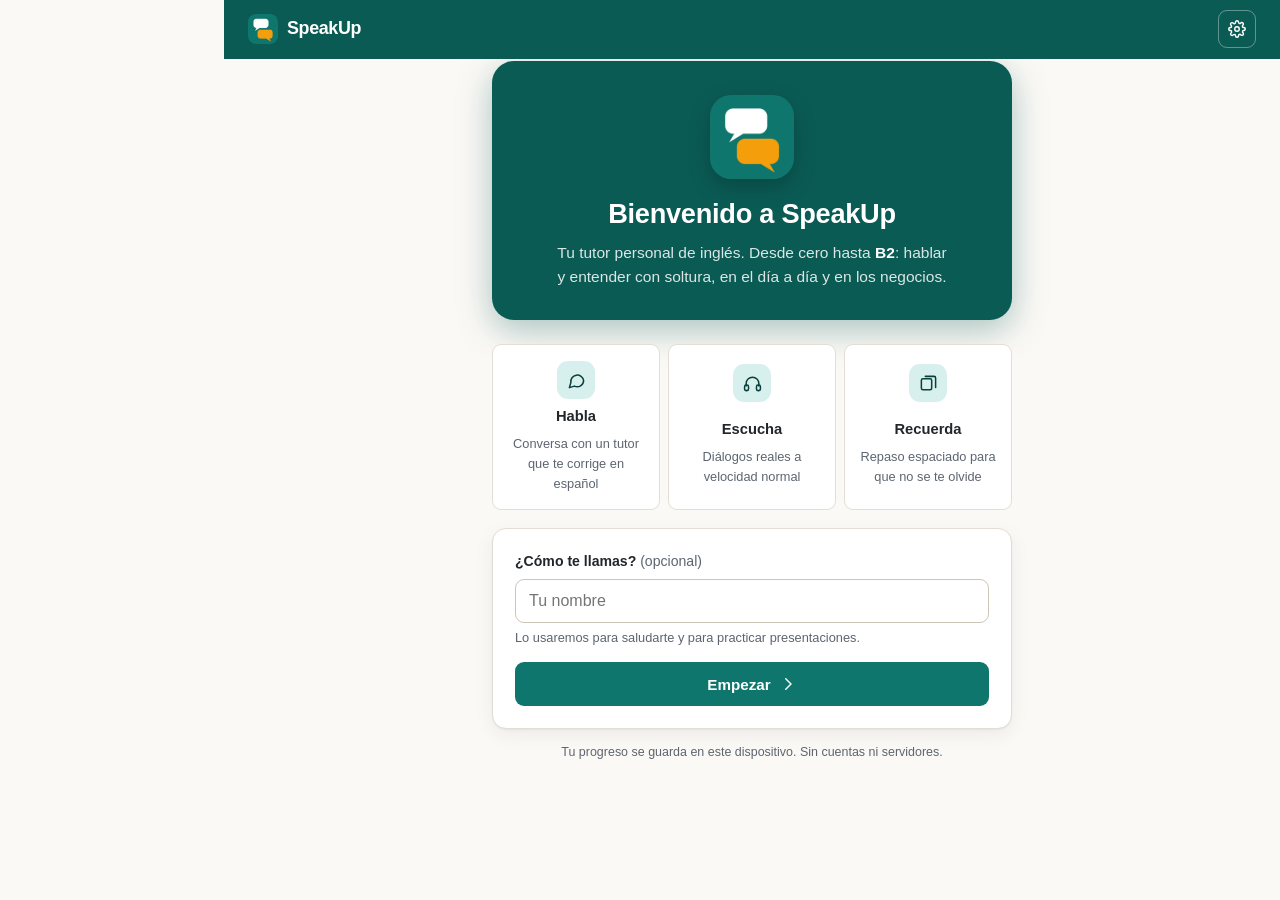
==== commit 7f8e6eaa: "Arranque en teal oscuro y bienvenida encadenada, sin salto de color" ====
--- a/index.html
+++ b/index.html
@@ -5,7 +5,7 @@
 <meta name="viewport" content="width=device-width, initial-scale=1, viewport-fit=cover">
 <title>SpeakUp — Tu tutor personal de inglés</title>
 <meta name="description" content="SpeakUp: tutor personal de inglés con IA que te lleva de A1 a B2, con enfoque en negocios y comercio exterior. Interfaz en español, práctica en inglés.">
-<meta name="theme-color" content="#0f766e">
+<meta name="theme-color" content="#0b5b55">
 <meta name="color-scheme" content="light dark">
 <link rel="stylesheet" href="styles.css">
 
--- a/styles.css
+++ b/styles.css
@@ -122,6 +122,19 @@
 .logo-mark { width: 30px; height: 30px; flex: none; display: block; border-radius: 8px; }
 .topbar-stats { margin-left: auto; display: flex; align-items: center; gap: 6px; }
 
+/* Antes de empezar, la barra superior toma el color del arranque:
+   así el splash y la primera pantalla se leen como una sola cosa. */
+body.previo .topbar {
+  background: var(--brand-strong);
+  border-bottom-color: transparent;
+  color: #fff;
+}
+body.previo .topbar .btn-ghost {
+  border-color: rgba(255,255,255,.35); color: #fff; background: transparent;
+}
+body.previo .topbar .btn-ghost:hover { background: rgba(255,255,255,.12); }
+[data-theme="dark"] body.previo .topbar { background: #0a4a45; }
+
 .stat-chip {
   display: inline-flex; align-items: center; gap: 5px;
   background: var(--surface); border: 1px solid var(--border);
@@ -593,15 +606,27 @@
 
 /* ---------- Onboarding ---------- */
 .onb { max-width: 520px; margin: 0 auto; }
-.onb-hero { text-align: center; padding: 30px 0 6px; }
+/* El bloque de bienvenida repite el color del arranque, para que
+   el paso del splash a la app sea continuo y no un salto de color. */
+.onb-hero {
+  text-align: center;
+  background: var(--brand-strong);
+  color: #fff;
+  border-radius: var(--radius-lg);
+  padding: 34px 22px 30px;
+  margin: 2px 0 20px;
+  box-shadow: 0 10px 34px color-mix(in srgb, var(--brand-strong) 34%, transparent);
+}
+[data-theme="dark"] .onb-hero { background: #0a4a45; }
 .onb-logo {
-  width: 88px; height: 88px; display: block; margin: 0 auto 18px; border-radius: 22px;
-  box-shadow: 0 10px 30px color-mix(in srgb, var(--brand) 28%, transparent);
+  width: 84px; height: 84px; display: block; margin: 0 auto 18px; border-radius: 21px;
+  box-shadow: 0 8px 22px rgba(0,0,0,.22);
   animation: entrar .5s cubic-bezier(.2,.8,.3,1);
 }
 @keyframes entrar { from { opacity: 0; transform: translateY(12px) scale(.94); } to { opacity: 1; transform: none; } }
-.onb-hero h1 { font-size: 1.75rem; margin-bottom: .35em; }
-.onb-lema { color: var(--text-dim); font-size: 1rem; line-height: 1.6; max-width: 400px; margin: 0 auto; }
+.onb-hero h1 { font-size: 1.7rem; margin-bottom: .35em; color: #fff; }
+.onb-lema { color: rgba(255,255,255,.85); font-size: .97rem; line-height: 1.6; max-width: 400px; margin: 0 auto; }
+.onb-lema b { color: #fff; }
 
 .onb-puntos { display: grid; gap: 8px; margin: 24px 0 18px; }
 .onb-punto {
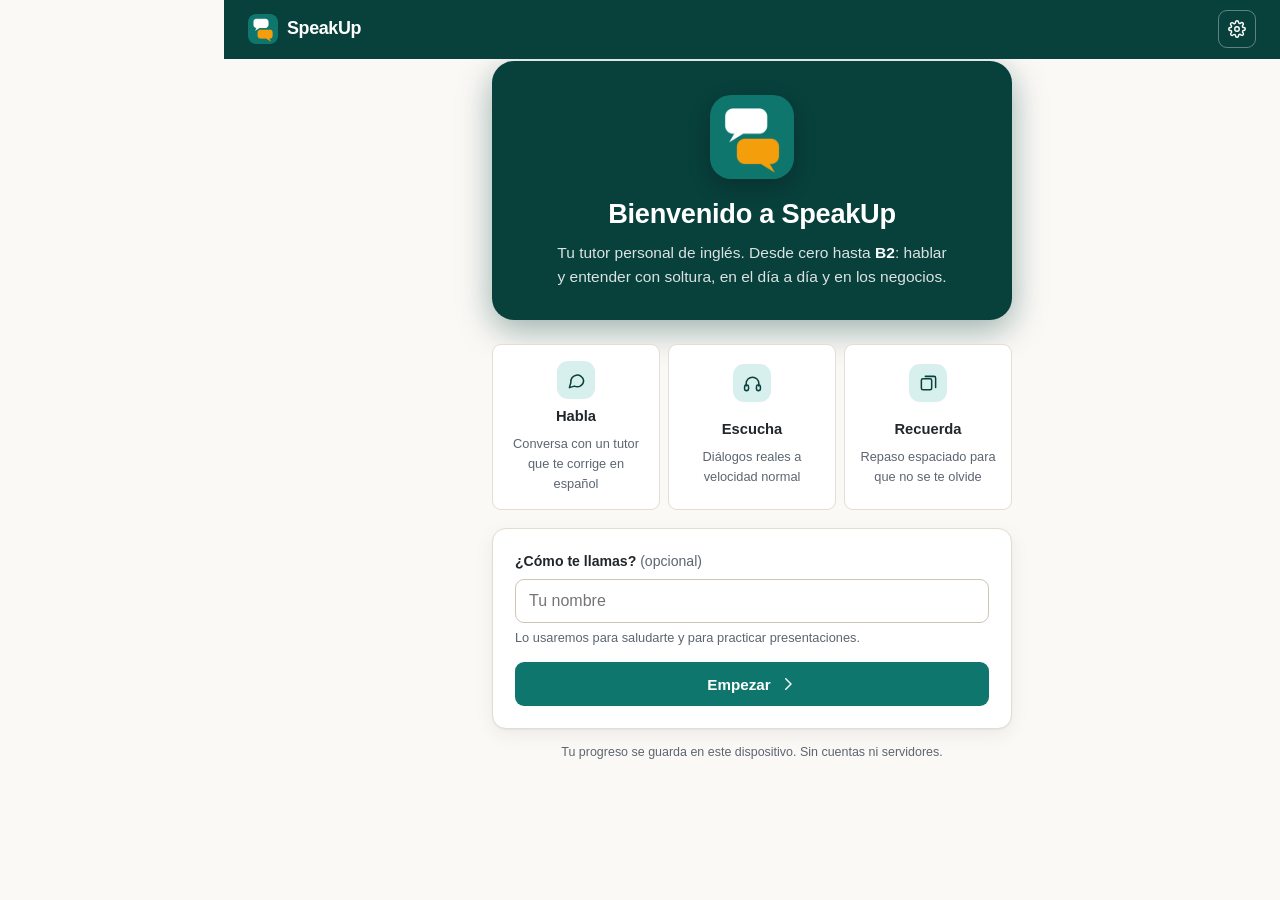
==== commit 9a4abc28: "Arranque con nombre, fondo teal profundo e icono maskable mas grande" ====
--- a/index.html
+++ b/index.html
@@ -5,7 +5,7 @@
 <meta name="viewport" content="width=device-width, initial-scale=1, viewport-fit=cover">
 <title>SpeakUp — Tu tutor personal de inglés</title>
 <meta name="description" content="SpeakUp: tutor personal de inglés con IA que te lleva de A1 a B2, con enfoque en negocios y comercio exterior. Interfaz en español, práctica en inglés.">
-<meta name="theme-color" content="#0b5b55">
+<meta name="theme-color" content="#08403c">
 <meta name="color-scheme" content="light dark">
 <link rel="stylesheet" href="styles.css">
 
@@ -19,6 +19,14 @@
 <meta name="mobile-web-app-capable" content="yes">
 </head>
 <body>
+
+<!-- Arranque propio: continúa el splash del sistema y añade el nombre,
+     que Android no muestra por sí solo. Se desvanece en cuanto la app está lista. -->
+<div id="arranque" class="arranque">
+  <img src="icon-192.png" alt="" width="96" height="96">
+  <b>SpeakUp</b>
+  <span>Tu tutor personal de inglés</span>
+</div>
 
 <a class="skip-link" href="#app">Saltar al contenido</a>
 
--- a/styles.css
+++ b/styles.css
@@ -25,6 +25,7 @@
   --text-dim:  #5c6570;
   --text-soft: #7b848f;
 
+  --arranque:  #08403c;   /* el mismo color del splash del sistema */
   --radius:    14px;
   --radius-sm: 9px;
   --radius-lg: 22px;
@@ -61,6 +62,26 @@
 
 * { box-sizing: border-box; }
 
+/* ---------- Pantalla de arranque propia ----------
+   Android 12+ no muestra el nombre en su splash, así que lo ponemos aquí.
+   Arranca con el mismo color, de modo que se lee como una sola pantalla. */
+.arranque {
+  position: fixed; inset: 0; z-index: 200;
+  background: var(--arranque); color: #fff;
+  display: flex; flex-direction: column; align-items: center; justify-content: center; gap: 4px;
+  transition: opacity .38s ease, visibility .38s;
+}
+.arranque img {
+  width: 96px; height: 96px; border-radius: 24px; margin-bottom: 18px;
+  box-shadow: 0 12px 34px rgba(0,0,0,.28);
+  animation: arranca .55s cubic-bezier(.2,.8,.3,1);
+}
+.arranque b { font-size: 1.55rem; font-weight: 800; letter-spacing: -.02em; }
+.arranque span { font-size: .9rem; color: rgba(255,255,255,.72); }
+@keyframes arranca { from { opacity: 0; transform: scale(.88); } to { opacity: 1; transform: none; } }
+.arranque.fuera { opacity: 0; visibility: hidden; }
+@media (prefers-reduced-motion: reduce) { .arranque img { animation: none; } }
+
 html, body {
   margin: 0; padding: 0;
   background: var(--bg);
@@ -125,7 +146,7 @@
 /* Antes de empezar, la barra superior toma el color del arranque:
    así el splash y la primera pantalla se leen como una sola cosa. */
 body.previo .topbar {
-  background: var(--brand-strong);
+  background: var(--arranque);
   border-bottom-color: transparent;
   color: #fff;
 }
@@ -133,7 +154,7 @@
   border-color: rgba(255,255,255,.35); color: #fff; background: transparent;
 }
 body.previo .topbar .btn-ghost:hover { background: rgba(255,255,255,.12); }
-[data-theme="dark"] body.previo .topbar { background: #0a4a45; }
+
 
 .stat-chip {
   display: inline-flex; align-items: center; gap: 5px;
@@ -610,14 +631,14 @@
    el paso del splash a la app sea continuo y no un salto de color. */
 .onb-hero {
   text-align: center;
-  background: var(--brand-strong);
+  background: var(--arranque);
   color: #fff;
   border-radius: var(--radius-lg);
   padding: 34px 22px 30px;
   margin: 2px 0 20px;
-  box-shadow: 0 10px 34px color-mix(in srgb, var(--brand-strong) 34%, transparent);
-}
-[data-theme="dark"] .onb-hero { background: #0a4a45; }
+  box-shadow: 0 10px 34px color-mix(in srgb, var(--arranque) 40%, transparent);
+}
+
 .onb-logo {
   width: 84px; height: 84px; display: block; margin: 0 auto 18px; border-radius: 21px;
   box-shadow: 0 8px 22px rgba(0,0,0,.22);
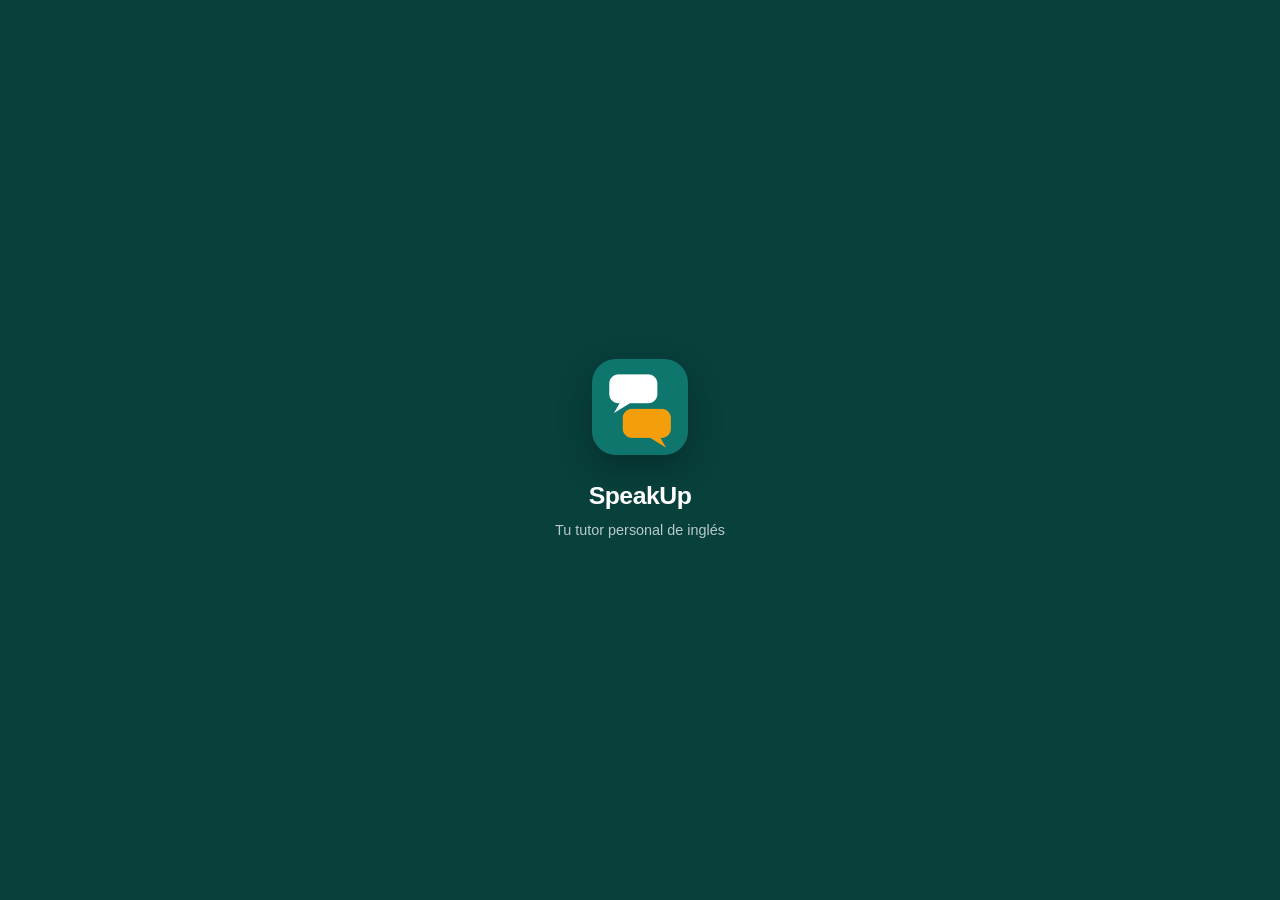
==== commit ba946403: "Vocabulario: 22 packs tematicos de vida cotidiana y listas ampliadas en las 22 lecciones (2.000 pala" ====
--- a/index.html
+++ b/index.html
@@ -63,6 +63,7 @@
 <div id="ask"></div>
 
 <script src="data.js"></script>
-<script src="app.js"></script>
+<script src="vocab.js"></script>
+  <script src="app.js"></script>
 </body>
 </html>
--- a/styles.css
+++ b/styles.css
@@ -69,18 +69,28 @@
   position: fixed; inset: 0; z-index: 200;
   background: var(--arranque); color: #fff;
   display: flex; flex-direction: column; align-items: center; justify-content: center; gap: 4px;
-  transition: opacity .38s ease, visibility .38s;
+  transition: opacity .5s ease, visibility .5s;
 }
 .arranque img {
   width: 96px; height: 96px; border-radius: 24px; margin-bottom: 18px;
   box-shadow: 0 12px 34px rgba(0,0,0,.28);
-  animation: arranca .55s cubic-bezier(.2,.8,.3,1);
-}
-.arranque b { font-size: 1.55rem; font-weight: 800; letter-spacing: -.02em; }
-.arranque span { font-size: .9rem; color: rgba(255,255,255,.72); }
+  animation: arranca .6s cubic-bezier(.2,.8,.3,1) both;
+}
+/* el nombre entra un instante después del icono: se lee como una presentación */
+.arranque b {
+  font-size: 1.55rem; font-weight: 800; letter-spacing: -.02em;
+  animation: sube .5s ease .35s both;
+}
+.arranque span {
+  font-size: .9rem; color: rgba(255,255,255,.72);
+  animation: sube .5s ease .55s both;
+}
 @keyframes arranca { from { opacity: 0; transform: scale(.88); } to { opacity: 1; transform: none; } }
+@keyframes sube   { from { opacity: 0; transform: translateY(8px); } to { opacity: 1; transform: none; } }
 .arranque.fuera { opacity: 0; visibility: hidden; }
-@media (prefers-reduced-motion: reduce) { .arranque img { animation: none; } }
+@media (prefers-reduced-motion: reduce) {
+  .arranque img, .arranque b, .arranque span { animation: none; }
+}
 
 html, body {
   margin: 0; padding: 0;
@@ -723,16 +733,24 @@
   .card { padding: 22px; }
 }
 
+/* Con el teclado del móvil abierto, la barra inferior no aporta
+   y roba espacio: se aparta. */
+body.con-teclado .bottomnav { transform: translateY(110%); }
+.bottomnav { transition: transform .2s ease; }
+
 /* ============================================================
    ASISTENTE FLOTANTE
    ============================================================ */
 .ask-fab {
-  position: fixed; right: 16px; bottom: calc(84px + env(safe-area-inset-bottom));
+  position: fixed; right: 16px;
+  /* --teclado lo calcula la app: si el teclado del móvil está abierto,
+     el botón se sube por encima en vez de quedarse debajo, inalcanzable. */
+  bottom: calc(84px + env(safe-area-inset-bottom) + var(--teclado, 0px));
+  transition: bottom .2s ease, transform .12s;
   width: 54px; height: 54px; border-radius: 50%; border: 0; cursor: pointer;
   background: var(--brand); color: #fff; z-index: 70;
   display: grid; place-items: center;
   box-shadow: 0 6px 22px color-mix(in srgb, var(--brand) 45%, transparent), var(--shadow);
-  transition: transform .12s;
 }
 [data-theme="dark"] .ask-fab { color: #06231f; }
 .ask-fab svg { width: 24px; height: 24px; }
@@ -751,7 +769,7 @@
 }
 .ask-panel {
   position: fixed; z-index: 85;
-  left: 0; right: 0; bottom: 0;
+  left: 0; right: 0; bottom: var(--teclado, 0px);
   max-height: 82vh;
   display: flex; flex-direction: column;
   background: var(--surface);
@@ -861,3 +879,37 @@
 @media (min-width: 1400px) {
   .wrap { max-width: 1120px; }
 }
+
+/* ============================================================
+   VOCABULARIO POR TEMAS
+   ============================================================ */
+
+/* Fila con frase de ejemplo: la palabra manda, la frase acompaña. */
+.vocab-row-ej { align-items: flex-start; padding: 12px 0; }
+.vocab-row-ej .spk { margin-top: 2px; }
+.ej-en {
+  display: block; margin-top: 6px;
+  font-size: .88rem; color: var(--text-dim); font-style: italic;
+}
+.ej-es {
+  display: block; margin-top: 1px;
+  font-size: .82rem; color: var(--text-soft);
+}
+
+/* Palabra que ya está en el repaso: se marca sin gritar. */
+.vocab-row.sabida .vocab-en { color: var(--ok); }
+.tick { display: inline-flex; vertical-align: middle; color: var(--ok); }
+.tick svg { width: 15px; height: 15px; }
+
+/* Cabecera de la prueba rápida */
+.exhead {
+  display: flex; align-items: center; gap: 12px;
+  margin: 4px 0 14px;
+}
+.exhead .bar { flex: 1; }
+.bar-sm { height: 6px; }
+
+.big-score {
+  font-size: 3rem; font-weight: 800; letter-spacing: -.03em;
+  color: var(--brand); line-height: 1.1; margin-bottom: 4px;
+}
